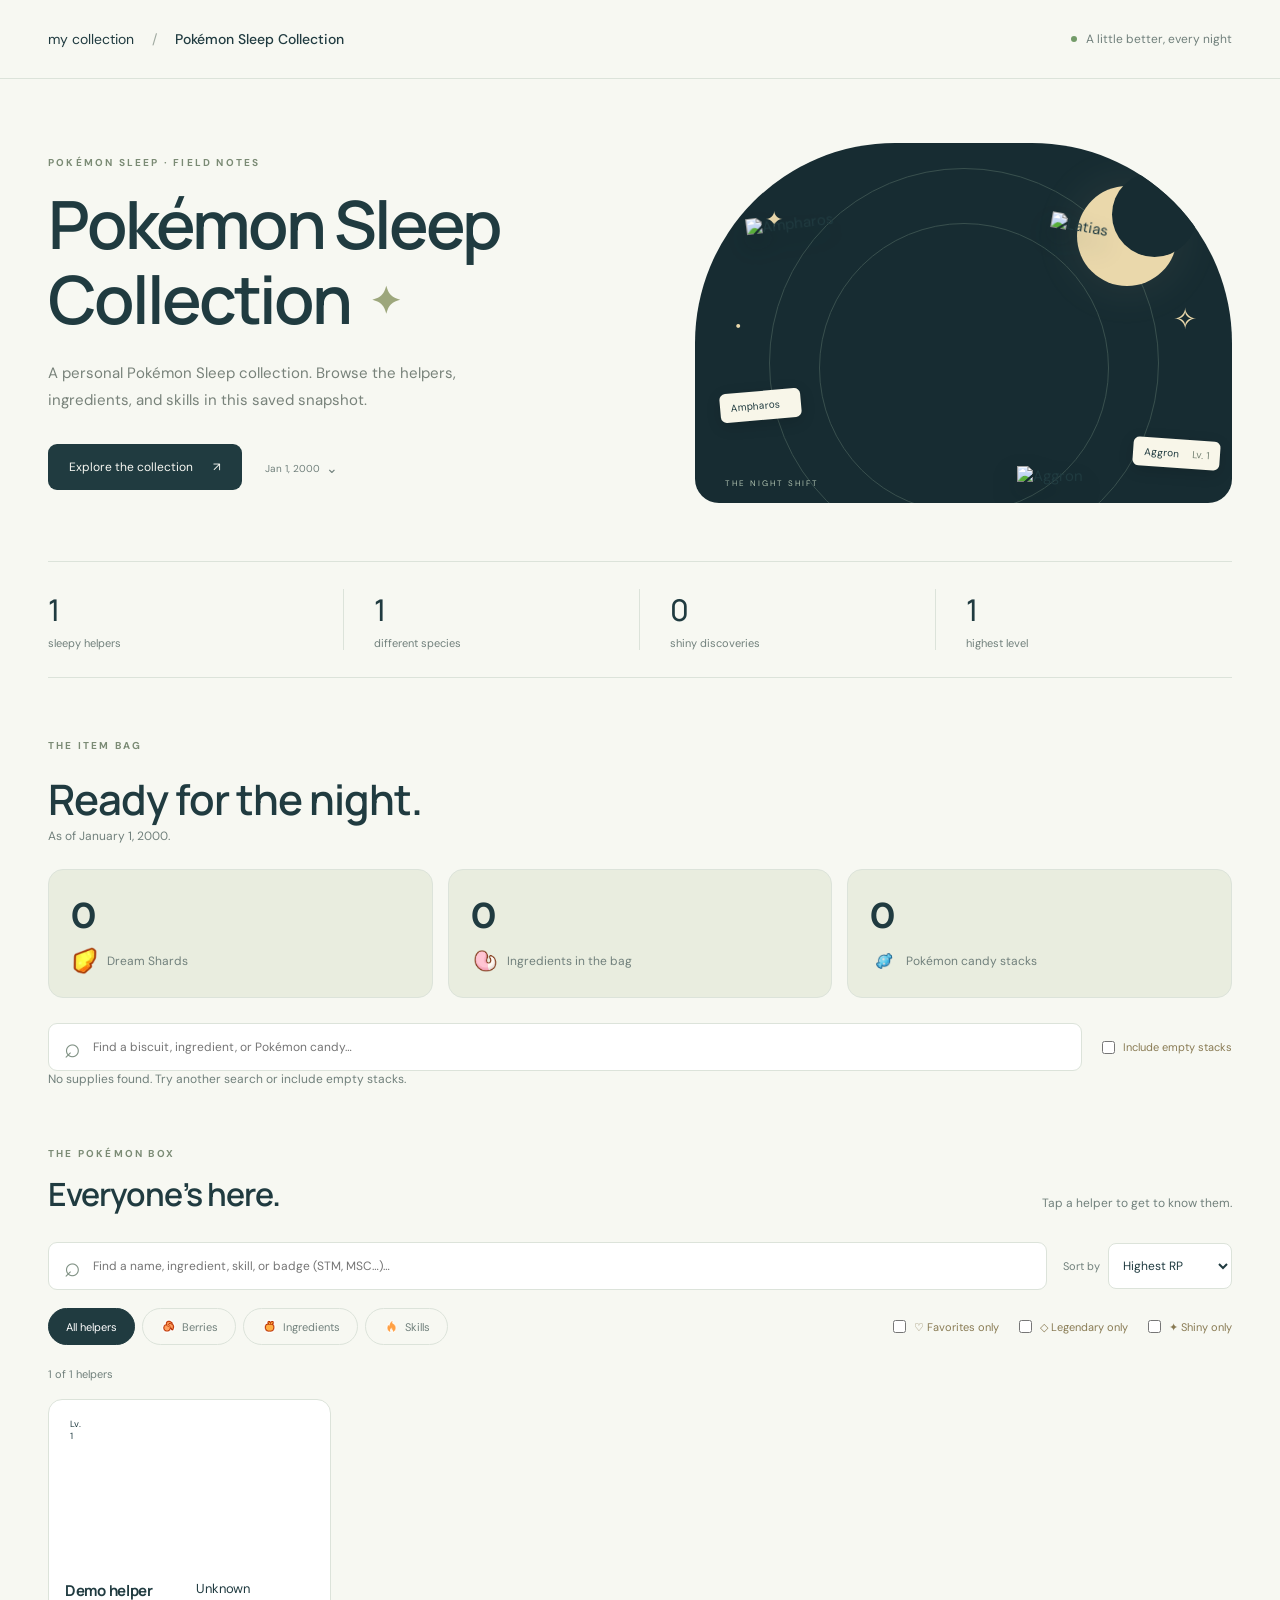
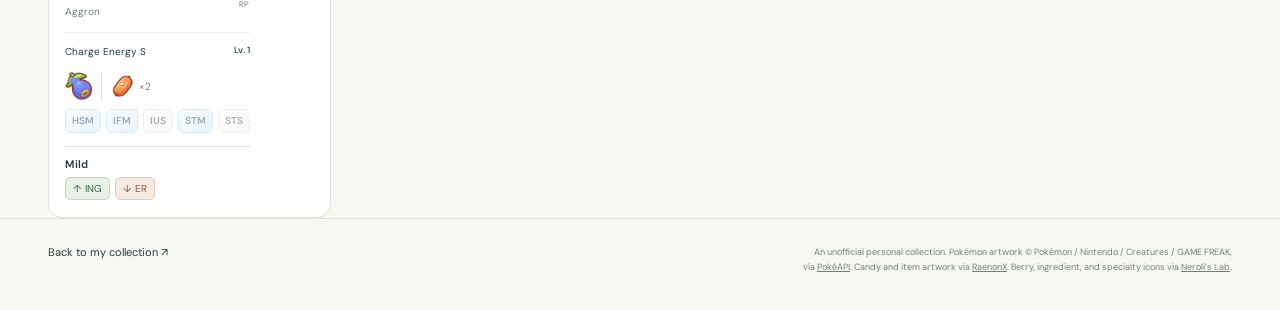
==== pokemon-sleep/index.html @ dd1e3960 "Create agent-guided Pokémon Sleep collection template" ====
<!doctype html>
<html lang="en">
    <head>
        <meta charset="utf-8" />
        <meta name="viewport" content="width=device-width, initial-scale=1" />
        <title>My Pokémon Sleep Collection</title>
        <meta
            name="description"
            content="Meet My Pokémon Sleep collection. Browse Pokémon, ingredients, skills, and the little details that make each helper unique."
        />
        <meta name="theme-color" content="#172c32" />
        <link rel="icon" href="/pokemon-sleep/moon.svg" type="image/svg+xml" />
        <link rel="stylesheet" href="/pokemon-sleep/styles.css" />
        <script defer src="/pokemon-sleep/asset-data.js"></script>
        <script defer src="/pokemon-sleep/app.js?v=special-1"></script>
        <script defer src="/pokemon-sleep/history.js?v=special-1"></script>
    </head>
    <body>
        <header class="nav">
            <a class="home" href="/"
                >my collection <span>/</span>
                <strong>Pokémon Sleep Collection</strong></a
            >
            <span class="nav-note"><span class="live-dot"></span> A little better, every night</span>
        </header>
        <main>
            <section class="hero">
                <div class="hero-copy">
                    <p class="eyebrow">POKÉMON SLEEP · FIELD NOTES</p>
                    <h1>
                        Pokémon Sleep<br />Collection<span class="spark"
                            >✦</span
                        >
                    </h1>
                    <p class="intro">
                        A personal Pokémon Sleep collection. Browse the helpers,
                        ingredients, and skills in this saved snapshot.
                    </p>
                    <div class="hero-footer">
                        <a href="#collection" class="button"
                            >Explore the collection <span>↗</span></a
                        >
                        <div class="snapshot-picker">
                            <label>
                                <span id="snapshot" class="snapshot">Loading collection…</span>
                                <span class="snapshot-chevron" aria-hidden="true">⌄</span>
                                <select id="history-select" aria-label="Roster snapshot" disabled><option>Loading snapshots…</option></select>
                            </label>
                            <p id="history-status" role="status" hidden></p>
                        </div>
                    </div>
                </div>
                <div
                    class="hero-art"
                    aria-label="Featured helpers: Ampharos, Latias, and Aggron"
                >
                    <div class="orbit orbit-one"></div>
                    <div class="orbit orbit-two"></div>
                    <span class="art-star s1">✦</span
                    ><span class="art-star s2">✧</span
                    ><span class="art-star s3">·</span>
                    <div class="moon"></div>
                    <img
                        class="hero-mon ampharos"
                        src="https://raw.githubusercontent.com/PokeAPI/sprites/master/sprites/pokemon/other/official-artwork/181.png"
                        alt="Ampharos"
                    /><img
                        class="hero-mon latias"
                        src="https://raw.githubusercontent.com/PokeAPI/sprites/master/sprites/pokemon/other/official-artwork/380.png"
                        alt="Latias"
                    /><img
                        class="hero-mon aggron"
                        src="https://raw.githubusercontent.com/PokeAPI/sprites/master/sprites/pokemon/other/official-artwork/306.png"
                        alt="Aggron"
                    /><span class="art-label label-one"
                        >Ampharos <span></span></span
                    ><span class="art-label label-two"
                        >Aggron <span></span></span
                    ><span class="art-caption">THE NIGHT SHIFT</span>
                </div>
            </section>
            <section class="stats" aria-label="Collection overview">
                <div>
                    <span id="total">—</span>
                    <p>sleepy helpers</p>
                </div>
                <div>
                    <span id="species">—</span>
                    <p>different species</p>
                </div>
                <div>
                    <span id="shinies">—</span>
                    <p>shiny discoveries</p>
                </div>
                <div>
                    <span id="highest">—</span>
                    <p>highest level</p>
                </div>
            </section>
            <section id="supplies" class="supplies">
                <p class="eyebrow">THE ITEM BAG</p>
                <h2>Ready for the night.</h2>
                <p id="inventory-date">Loading supplies…</p>
                <div id="inventory-overview" class="inventory-overview"></div>
                <div class="controls">
                    <label class="search"><span aria-hidden="true">⌕</span><input type="search" id="inventory-search" placeholder="Find a biscuit, ingredient, or Pokémon candy…" aria-label="Search supplies" /></label>
                    <label class="shiny-filter"><input type="checkbox" id="inventory-zero" /> Include empty stacks</label>
                </div>
                <p id="inventory-count" role="status" aria-live="polite" hidden></p>
                <div id="inventory-groups"></div>
            </section>
            <section id="collection" class="collection">
                <div class="section-heading">
                    <div>
                        <p class="eyebrow">THE POKÉMON BOX</p>
                        <h2>Everyone’s here.</h2>
                    </div>
                    <p>Tap a helper to get to know them.</p>
                </div>
                <div class="controls">
                    <label class="search"
                        ><span aria-hidden="true">⌕</span
                        ><input
                            type="search"
                            id="search"
                            placeholder="Find a name, ingredient, skill, or badge (STM, MSC…)…"
                            aria-label="Search Pokémon" /></label
                    ><label class="sort"
                        >Sort by
                        <select id="sort">
                            <option value="rp">Highest RP</option>
                            <option value="level">Highest level</option>
                            <option value="name">Species A–Z</option>
                            <option value="nickname">Nickname A–Z</option>
                        </select></label
                    >
                </div>
                <div class="filter-row">
                    <div class="filters" role="group" aria-label="Specialty">
                        <button
                            class="filter active"
                            data-specialty=""
                            aria-pressed="true"
                        >
                            All helpers</button
                        ><button
                            class="filter"
                            data-specialty="Berries"
                            aria-pressed="false"
                        >
                            Berries</button
                        ><button
                            class="filter"
                            data-specialty="Ingredients"
                            aria-pressed="false"
                        >
                            Ingredients</button
                        ><button
                            class="filter"
                            data-specialty="Skills"
                            aria-pressed="false"
                        >
                            Skills
                        </button>
                    </div>
                    <div class="collection-toggles">
                    <label class="shiny-filter"
                        ><input type="checkbox" id="favorite" />
                        <span>♡ Favorites only</span></label>
                    <label class="shiny-filter" title="Legendary Pokémon; Mythical Pokémon are a separate category"
                        ><input type="checkbox" id="legendary" />
                        <span>◇ Legendary only</span></label>
                    <label class="shiny-filter"
                        ><input type="checkbox" id="shiny" />
                        <span>✦ Shiny only</span></label
                    >
                    </div>
                </div>
                <p
                    id="result-count"
                    class="result-count"
                    role="status"
                    aria-live="polite"
                >
                    Opening the box…
                </p>
                <div id="grid" class="grid"></div>
                <p id="empty" class="empty" hidden>
                    No helpers found. Try another search or filter.
                </p>
            </section>
        </main>
        <footer>
            <a href="/">Back to my collection ↗</a>
            <p>
                An unofficial personal collection. Pokémon artwork © Pokémon /
                Nintendo / Creatures / GAME FREAK, via
                <a href="https://github.com/PokeAPI/sprites">PokéAPI</a>.
                Candy and item artwork via
                <a href="https://pks.raenonx.cc/en/item/overview">RaenonX</a>.
                Berry, ingredient, and specialty icons via
                <a href="https://github.com/nerolis-lab/nerolis-lab">Neroli’s Lab</a>.
            </p>
        </footer>
        <dialog id="detail">
            <button
                id="close-detail"
                class="close"
                aria-label="Close Pokémon details"
            >
                ×
            </button>
            <div id="detail-content"></div>
        </dialog>
    </body>
</html>
---- pokemon-sleep/styles.css ----
@import url("https://fonts.googleapis.com/css2?family=DM+Sans:wght@400;500;600;700&family=Manrope:wght@400;500;600;700;800&display=swap");
:root {
    --ink: #203b40;
    --muted: #71807c;
    --paper: #f7f8f2;
    --line: #dce3da;
    --green: #d9edcb;
    --peach: #f5e2ce;
    --lavender: #e8e3f3;
    --dark: #172c32;
    --gold: #ead8ab;
}
* {
    box-sizing: border-box;
}
html {
    scroll-behavior: smooth;
    scroll-padding-top: 25px;
}
body {
    margin: 0;
    background: var(--paper);
    color: var(--ink);
    font-family: "DM Sans", sans-serif;
    font-size: 15px;
}
button,
input,
select {
    font: inherit;
}
a {
    color: inherit;
}
button,
a,
input,
select {
    -webkit-tap-highlight-color: transparent;
}
button:focus-visible,
a:focus-visible,
input:focus-visible,
select:focus-visible {
    outline: 3px solid #6b8a72;
    outline-offset: 4px;
}
button {
    cursor: pointer;
}
.nav {
    max-width: 1320px;
    margin: auto;
    padding: 30px 48px;
    display: flex;
    align-items: center;
    justify-content: space-between;
    border-bottom: 1px solid var(--line);
}
.home {
    text-decoration: none;
    font-size: 14px;
}
.home span {
    color: #a0aaa1;
    padding: 0 14px;
}
.home strong {
    font-weight: 500;
}
.nav-note {
    font-size: 12px;
    color: var(--muted);
    display: flex;
    align-items: center;
    gap: 9px;
}
.live-dot {
    height: 6px;
    width: 6px;
    background: #739b69;
    border-radius: 50%;
}
main {
    max-width: 1320px;
    margin: auto;
    padding: 0 48px;
}
.hero {
    display: grid;
    grid-template-columns: 1.15fr 1fr;
    align-items: center;
    gap: 30px;
    padding: 64px 0 58px;
}
.eyebrow {
    font-size: 10px;
    letter-spacing: 2.2px;
    font-weight: 700;
    color: #7b8b75;
    margin: 0 0 18px;
}
h1,
h2,
h3,
p {
    margin-top: 0;
}
h1,
h2,
h3 {
    font-family: Manrope, sans-serif;
}
h1 {
    font-size: clamp(40px, 5.2vw, 67px);
    letter-spacing: -3px;
    line-height: 1.12;
    font-weight: 600;
    margin-bottom: 24px;
    position: relative;
}
.spark {
    font-size: 37px;
    position: absolute;
    color: #9da77c;
    margin-left: 20px;
    bottom: 15px;
}
.intro {
    font-size: 15px;
    line-height: 1.8;
    max-width: 410px;
    color: #78827a;
    margin-bottom: 30px;
}
.hero-footer {
    display: flex;
    align-items: center;
    gap: 23px;
}
.button {
    display: inline-flex;
    gap: 20px;
    align-items: center;
    background: var(--ink);
    color: var(--paper);
    padding: 15px 21px;
    border-radius: 9px;
    text-decoration: none;
    font-size: 12px;
}
.button:hover {
    background: #355b57;
}
.snapshot {
    font-size: 10px;
    line-height: 1.7;
    max-width: 115px;
    color: var(--muted);
}
.hero-art {
    height: 360px;
    position: relative;
    background: var(--dark);
    border-radius: 200px 200px 24px 24px;
    overflow: hidden;
    isolation: isolate;
}
.orbit {
    position: absolute;
    border: 1px solid #39504e;
    border-radius: 50%;
    width: 390px;
    height: 390px;
    left: calc(50% - 195px);
    top: 25px;
}
.orbit-two {
    width: 290px;
    height: 290px;
    left: calc(50% - 145px);
    top: 80px;
}
.moon {
    position: absolute;
    width: 100px;
    height: 100px;
    right: 55px;
    top: 43px;
    background: var(--gold);
    border-radius: 50%;
    box-shadow: 0 0 50px #e4d5a618;
}
.moon:after {
    content: "";
    position: absolute;
    width: 85px;
    height: 85px;
    left: 35px;
    top: -14px;
    border-radius: 50%;
    background: var(--dark);
}
.hero-mon {
    position: absolute;
    filter: drop-shadow(0 12px 12px #07191960);
    object-fit: contain;
}
.ampharos {
    height: 250px;
    left: 65px;
    bottom: 40px;
    z-index: 2;
    transform: rotate(-7deg);
}
.latias {
    width: 160px;
    right: 22px;
    top: 82px;
    transform: rotate(10deg);
    z-index: 1;
}
.aggron {
    width: 170px;
    right: 45px;
    bottom: 17px;
    z-index: 3;
}
.art-star {
    position: absolute;
    color: var(--gold);
}
.s1 {
    left: 70px;
    top: 62px;
    font-size: 22px;
}
.s2 {
    right: 35px;
    bottom: 165px;
    font-size: 29px;
}
.s3 {
    left: 40px;
    top: 160px;
    font-size: 34px;
}
.art-label {
    position: absolute;
    background: #f8f6e9;
    border-radius: 6px;
    padding: 8px 11px;
    font-size: 10px;
    color: var(--ink);
    z-index: 4;
    box-shadow: 0 4px 15px #0002;
    transform: rotate(-5deg);
}
.art-label span {
    color: #758273;
    margin-left: 10px;
}
.label-one {
    left: 25px;
    bottom: 83px;
}
.label-two {
    right: 12px;
    bottom: 35px;
    transform: rotate(4deg);
}
.art-caption {
    position: absolute;
    bottom: 15px;
    left: 30px;
    font-size: 8px;
    letter-spacing: 2px;
    color: #aec1af;
}
.stats {
    display: grid;
    grid-template-columns: repeat(4, 1fr);
    border-top: 1px solid var(--line);
    border-bottom: 1px solid var(--line);
    padding: 27px 0;
    margin-bottom: 61px;
}
.stats div {
    padding-left: 30px;
    border-right: 1px solid var(--line);
}
.stats div:first-child {
    padding-left: 0;
}
.stats div:last-child {
    border: 0;
}
.stats span {
    font:
        500 30px Manrope,
        sans-serif;
    letter-spacing: -1px;
}
.stats p {
    margin: 6px 0 0;
    font-size: 11px;
    color: var(--muted);
}
.section-heading {
    display: flex;
    align-items: end;
    justify-content: space-between;
    margin-bottom: 26px;
}
.section-heading .eyebrow {
    margin-bottom: 12px;
}
h2 {
    font-size: 32px;
    letter-spacing: -1px;
    font-weight: 600;
    margin: 0;
}
.section-heading > p {
    font-size: 12px;
    color: var(--muted);
    margin-bottom: 5px;
}
.controls {
    display: flex;
    gap: 16px;
    align-items: center;
}
.search {
    display: flex;
    align-items: center;
    gap: 12px;
    flex: 1;
    border: 1px solid var(--line);
    border-radius: 9px;
    background: #fff;
    padding: 0 15px;
}
.search span {
    font-size: 28px;
    color: #819285;
}
.search input {
    width: 100%;
    border: 0;
    outline: 0;
    background: transparent;
    padding: 15px 0;
    font-size: 12px;
    color: var(--ink);
}
.sort {
    display: flex;
    align-items: center;
    gap: 8px;
    font-size: 11px;
    color: var(--muted);
    white-space: nowrap;
}
.sort select {
    padding: 13px 10px;
    border-radius: 8px;
    border: 1px solid var(--line);
    color: var(--ink);
    background: #fff;
    font-size: 12px;
}
.filter-row {
    display: flex;
    justify-content: space-between;
    align-items: center;
    margin: 18px 0 22px;
}
.filters {
    display: flex;
    gap: 7px;
}
.filter {
    border: 1px solid var(--line);
    border-radius: 30px;
    background: transparent;
    padding: 9px 17px;
    font-size: 11px;
    color: var(--muted);
    transition: background 0.2s;
}
.filter.active {
    background: var(--ink);
    border-color: var(--ink);
    color: white;
}
.filter:hover:not(.active) {
    background: #e5ebdd;
}
.shiny-filter {
    display: flex;
    gap: 5px;
    align-items: center;
    font-size: 11px;
    color: #897b54;
}
.shiny-filter input {
    accent-color: var(--ink);
}
.result-count {
    font-size: 11px;
    color: var(--muted);
    margin-bottom: 18px;
}
.grid {
    display: grid;
    grid-template-columns: repeat(4, minmax(0, 1fr));
    gap: 17px;
}
.card {
    background: #fff;
    border: 1px solid var(--line);
    border-radius: 14px;
    padding: 0;
    overflow: hidden;
    color: var(--ink);
    text-align: left;
    transition:
        transform 0.2s,
        box-shadow 0.2s;
    position: relative;
    display: flex;
    flex-direction: column;
}
.card:hover {
    transform: translateY(-5px);
    box-shadow: 0 10px 20px #293e3310;
}
.card-art {
    height: 163px;
    position: relative;
    display: flex;
    align-items: center;
    justify-content: center;
    background: #e9eddf;
}
.card[data-specialty="Skills"] .card-art {
    background: var(--lavender);
}
.card[data-specialty="Ingredients"] .card-art {
    background: var(--peach);
}
.card[data-specialty="Berries"] .card-art {
    background: var(--green);
}
.card-art:before {
    content: "";
    height: 118px;
    width: 118px;
    border-radius: 50%;
    background: #ffffff60;
    position: absolute;
}
.card-art img {
    width: 145px;
    height: 145px;
    object-fit: contain;
    position: relative;
    filter: drop-shadow(0 8px 4px #65735818);
    transition: transform 0.2s;
}
.card:hover .card-art img {
    transform: scale(1.06);
}
.level-pill,
.shine-pill {
    position: absolute;
    top: 13px;
    background: #ffffffab;
    border-radius: 20px;
    font-size: 9px;
    padding: 5px 9px;
    z-index: 1;
}
.level-pill {
    left: 12px;
}
.shine-pill {
    right: 12px;
    color: #877541;
}
.favorite-star {
    color: #b88722;
    font-size: 20px;
    line-height: 1;
}
.card-art .favorite-star {
    position: absolute;
    right: 12px;
    bottom: 12px;
    z-index: 1;
    background: #ffffffab;
    border-radius: 50%;
    padding: 5px;
}
.detail-header h2 .favorite-star {
    display: inline-block;
    margin-left: 10px;
    vertical-align: middle;
}
.card-info {
    padding: 17px 16px;
    flex: 1;
}
.card-heading {
    display: flex;
    justify-content: space-between;
    align-items: start;
    gap: 8px;
}
.card h3 {
    font-size: 15px;
    letter-spacing: -0.3px;
    margin-bottom: 4px;
    font-weight: 700;
    overflow-wrap: anywhere;
}
.card .species-name {
    font-size: 10px;
    color: var(--muted);
    margin-bottom: 14px;
    min-height: 13px;
}
.rp {
    font-size: 13px;
    white-space: nowrap;
    text-align: right;
    letter-spacing: -0.2px;
}
.rp small {
    display: block;
    color: var(--muted);
    font-size: 8px;
    margin-top: 2px;
    letter-spacing: 0.6px;
}
.card-skill {
    border-top: 1px solid #edf0e8;
    padding-top: 11px;
    font-size: 10px;
    display: flex;
    justify-content: space-between;
    gap: 8px;
    line-height: 1.5;
}
.card-skill span {
    min-width: 0;
    overflow: hidden;
    text-overflow: ellipsis;
    white-space: nowrap;
}
.card-skill strong {
    flex-shrink: 0;
    font-size: 9px;
    white-space: nowrap;
    font-weight: 500;
}
.card-bottom {
    display: flex;
    justify-content: space-between;
    align-items: center;
    margin-top: 11px;
    font-size: 9px;
    color: var(--muted);
}
.specialty-dot {
    display: inline-block;
    width: 5px;
    height: 5px;
    background: #b9a9d4;
    border-radius: 50%;
    margin-right: 5px;
}
.card[data-specialty="Ingredients"] .specialty-dot {
    background: #d4a071;
}
.card[data-specialty="Berries"] .specialty-dot {
    background: #8caf75;
}
.empty {
    text-align: center;
    padding: 50px 10px;
    color: var(--muted);
}
.field-note {
    display: flex;
    gap: 20px;
    padding: 30px;
    background: #ecefe4;
    border-radius: 14px;
    margin: 48px 0;
}
.note-icon {
    font-size: 35px;
    color: #829478;
}
.field-note h3 {
    font-size: 15px;
    margin: 0 0 9px;
}
.field-note p {
    color: #758173;
    font-size: 12px;
    line-height: 1.8;
    max-width: 750px;
    margin: 0 0 12px;
}
.field-note a {
    font-size: 11px;
    text-underline-offset: 4px;
}
footer {
    max-width: 1320px;
    margin: auto;
    border-top: 1px solid var(--line);
    padding: 26px 48px 34px;
    display: flex;
    justify-content: space-between;
    gap: 25px;
}
footer > a {
    font-size: 11px;
    white-space: nowrap;
    text-decoration: none;
}
footer p {
    font-size: 9px;
    color: var(--muted);
    line-height: 1.7;
    max-width: 430px;
    text-align: right;
    margin: 0;
}
dialog {
    border: 0;
    padding: 0;
    border-radius: 22px;
    width: min(740px, calc(100% - 30px));
    max-height: 90vh;
    background: var(--paper);
    color: var(--ink);
    box-shadow: 0 30px 100px #0004;
}
dialog::backdrop {
    background: #14252acf;
    backdrop-filter: blur(5px);
}
.close {
    position: absolute;
    right: 17px;
    top: 17px;
    border: 0;
    border-radius: 50%;
    width: 35px;
    height: 35px;
    background: #ffffffb0;
    color: var(--ink);
    font-size: 24px;
    z-index: 3;
}
.detail-header {
    display: flex;
    align-items: center;
    gap: 25px;
    background: #e6e9dd;
    padding: 30px 35px;
}
.detail-header img {
    width: 155px;
    height: 155px;
    object-fit: contain;
    filter: drop-shadow(0 10px 10px #31433320);
}
.detail-header .eyebrow {
    margin-bottom: 8px;
}
.detail-header h2 {
    font-size: 30px;
    overflow-wrap: anywhere;
}
.detail-header p {
    margin: 8px 0 0;
    color: var(--muted);
    font-size: 12px;
}
.detail-body {
    padding: 28px 35px;
}
.detail-meta {
    display: flex;
    gap: 8px;
    flex-wrap: wrap;
    margin-bottom: 24px;
}
.tag {
    border-radius: 6px;
    background: #e8ecdf;
    font-size: 11px;
    padding: 7px 11px;
}
.detail-section {
    margin-bottom: 26px;
}
.detail-section h3 {
    font-size: 10px;
    letter-spacing: 1.3px;
    text-transform: uppercase;
    color: #7a8b75;
    margin-bottom: 13px;
}
.xp-label {
    display: flex;
    justify-content: space-between;
    font-size: 12px;
    gap: 10px;
}
progress {
    width: 100%;
    height: 9px;
    appearance: none;
    border: 0;
    border-radius: 10px;
    overflow: hidden;
    margin: 10px 0 8px;
    background: #e0e7d8;
}
progress::-webkit-progress-bar {
    background: #e0e7d8;
}
progress::-webkit-progress-value {
    background: #819e70;
    border-radius: 10px;
}
progress::-moz-progress-bar {
    background: #819e70;
}
.xp-caption {
    font-size: 10px;
    color: var(--muted);
    margin: 0;
}
.skill-box {
    border: 1px solid #d8dfce;
    border-radius: 10px;
    background: #edf1e4;
    padding: 16px;
    display: flex;
    justify-content: space-between;
    font-size: 14px;
    gap: 15px;
}
.detail-columns {
    display: grid;
    grid-template-columns: 1fr 1fr;
    gap: 23px;
}
.slot {
    display: flex;
    justify-content: space-between;
    align-items: center;
    gap: 10px;
    border: 1px solid var(--line);
    border-radius: 8px;
    background: #fff;
    padding: 11px 12px;
    margin-bottom: 7px;
    font-size: 11px;
}
.slot.locked {
    background: #f0f1ec;
    color: #7d897d;
}
.slot small {
    font-size: 9px;
    white-space: nowrap;
    color: var(--muted);
}
.slot em {
    font-style: normal;
    font-weight: 700;
    margin-left: 5px;
}
.nature-name {
    font-size: 17px;
    font-weight: 600;
    margin-bottom: 10px;
}
.effect {
    font-size: 11px;
    margin: 6px 0;
    color: var(--muted);
}
.effect span {
    font-weight: 700;
    margin-right: 7px;
}
.up {
    color: #819b67;
}
.down {
    color: #9b859d;
}
.review {
    padding-top: 16px;
    font-size: 10px;
    line-height: 1.8;
    color: var(--muted);
}
.review summary {
    cursor: pointer;
    font-size: 11px;
}
.review ul {
    padding-left: 17px;
}
.loading-error {
    padding: 30px;
    background: #f5e2ce;
    border-radius: 10px;
}
@media (min-width: 1450px) {
    .hero-art {
        height: 390px;
    }
    .ampharos {
        height: 280px;
        left: 70px;
    }
    .aggron {
        width: 190px;
    }
    .latias {
        width: 180px;
    }
}
@media (max-width: 1000px) {
    main {
        padding: 0 30px;
    }
    .nav {
        padding: 24px 30px;
    }
    .grid {
        grid-template-columns: repeat(3, minmax(0, 1fr));
    }
    .hero {
        gap: 20px;
    }
    h1 {
        font-size: 48px;
    }
    .hero-art {
        height: 330px;
    }
    .ampharos {
        height: 220px;
        left: 20px;
    }
    .aggron {
        width: 145px;
        right: 15px;
    }
    .latias {
        width: 140px;
        right: 0;
    }
    .spark {
        font-size: 26px;
        margin-left: 10px;
    }
    .hero-footer {
        gap: 14px;
    }
    .moon {
        right: 40px;
    }
}
@media (max-width: 720px) {
    .nav-note {
        display: none;
    }
    .nav {
        padding: 22px;
    }
    .home {
        font-size: 12px;
    }
    .home span {
        padding: 0 9px;
    }
    main {
        padding: 0 22px;
    }
    .hero {
        grid-template-columns: 1fr;
        padding: 38px 0 30px;
        gap: 30px;
    }
    h1 {
        font-size: 49px;
        letter-spacing: -2.4px;
    }
    .hero-art {
        height: 300px;
        border-radius: 150px 150px 18px 18px;
        max-width: 480px;
        width: 100%;
        margin: auto;
    }
    .ampharos {
        height: 230px;
        left: 55px;
        bottom: 20px;
    }
    .aggron {
        width: 155px;
        right: 45px;
    }
    .latias {
        width: 150px;
        right: 25px;
        top: 60px;
    }
    .intro {
        font-size: 14px;
        margin-bottom: 23px;
        max-width: 440px;
    }
    .hero-footer {
        gap: 20px;
    }
    .snapshot {
        max-width: none;
    }
    .stats {
        margin-bottom: 38px;
        padding: 22px 0;
    }
    .stats div {
        padding-left: 15px;
    }
    .stats span {
        font-size: 24px;
    }
    .stats p {
        font-size: 9px;
    }
    .section-heading {
        align-items: start;
        gap: 10px;
    }
    .section-heading > p {
        font-size: 10px;
        max-width: 105px;
        line-height: 1.6;
    }
    h2 {
        font-size: 27px;
    }
    .controls {
        flex-wrap: wrap;
        gap: 13px;
    }
    .search {
        flex-basis: 100%;
    }
    .sort {
        margin-left: auto;
    }
    .filter-row {
        align-items: start;
        gap: 10px;
    }
    .filters {
        flex-wrap: wrap;
        gap: 5px;
    }
    .filter {
        padding: 8px 11px;
        font-size: 10px;
    }
    .shiny-filter {
        white-space: nowrap;
        padding-top: 8px;
        font-size: 10px;
    }
    .grid {
        grid-template-columns: repeat(2, minmax(0, 1fr));
        gap: 12px;
    }
    .card-art {
        height: 145px;
    }
    .card-art img {
        width: 130px;
        height: 130px;
    }
    .card-info {
        padding: 13px 12px;
    }
    .card h3 {
        font-size: 13px;
    }
    .rp {
        font-size: 11px;
    }
    .card-skill {
        font-size: 9px;
        gap: 2px;
    }
    .card .species-name {
        font-size: 9px;
        margin-bottom: 12px;
    }
    .field-note {
        padding: 23px 19px;
        gap: 13px;
        margin: 32px 0;
    }
    .field-note p {
        font-size: 11px;
    }
    footer {
        padding: 23px 22px;
        display: block;
    }
    footer p {
        text-align: left;
        margin-top: 15px;
    }
    .detail-header {
        padding: 30px 22px 22px;
        gap: 12px;
    }
    .detail-header img {
        width: 110px;
        height: 110px;
    }
    .detail-header h2 {
        font-size: 24px;
    }
    .detail-body {
        padding: 25px 22px;
    }
    .detail-columns {
        grid-template-columns: 1fr;
        gap: 0;
    }
    .detail-header .eyebrow {
        font-size: 8px;
    }
    .detail-header p {
        font-size: 10px;
    }
    .spark {
        bottom: 14px;
    }
    .label-one {
        left: 25px;
        bottom: 55px;
    }
}
@media (prefers-reduced-motion: reduce) {
    html {
        scroll-behavior: auto;
    }
    *,
    *:before,
    *:after {
        transition: none !important;
    }
}

/* Game items stay local; rarity is independent of a skill's unlock status. */
.asset-icon {
    width: 28px;
    height: 28px;
    object-fit: contain;
    flex-shrink: 0;
}
.tag {
    display: inline-flex;
    align-items: center;
    gap: 6px;
}
.specialty-badge[data-specialty="Ingredients"] { background: #f3e5d5; }
.specialty-badge[data-specialty="Skills"] { background: #e6e8f5; }
.shiny-badge { background: #fff0ba; color: #796020; }
.card-resources {
    display: flex;
    align-items: center;
    gap: 7px;
    margin: 13px 0 9px;
}
.card-resources > span {
    display: inline-flex;
    align-items: center;
    gap: 2px;
}
.card-resources small { font-size: 10px; color: var(--muted); }
.resource-berry { border-right: 1px solid var(--line); padding-right: 8px; }
.resource-item.locked { opacity: .55; }
.card-subskills {
    display: flex;
    flex-wrap: nowrap;
    overflow-x: auto;
    scrollbar-width: none;
    gap: 5px;
    margin-bottom: 13px;
}
.card-subskills::-webkit-scrollbar { display: none; }
.card-subskills .subskill-badge { flex-shrink: 0; white-space: nowrap; }
.subskill-badge {
    border: 1px solid;
    border-radius: 5px;
    padding: 3px 6px;
    font-size: 9px;
    text-transform: none;
}
.rarity-gold, .slot.locked.rarity-gold {
    background: linear-gradient(135deg, #fff7cf, #f7e5a0);
    border-color: #dec274;
    color: #70501e;
}
.rarity-silver, .slot.locked.rarity-silver {
    background: linear-gradient(135deg, #effaff, #d2e9f8);
    border-color: #a5c8df;
    color: #355570;
}
.rarity-normal, .slot.locked.rarity-normal {
    background: linear-gradient(135deg, #fff, #f0f1ed);
    border-color: #d4d6d0;
    color: #5a6257;
}
.slot-name { display: flex; align-items: center; gap: 6px; min-width: 0; }
.slot-label { font-weight: 600; }
.slot[class*="rarity-"] .slot-name { align-items: flex-start; flex-direction: column; gap: 3px; }
.slot.locked .slot-label { opacity: .7; }
@media (max-width: 480px) {
    .card-resources { gap: 3px; }
    .card-resources .asset-icon { width: 23px; height: 23px; }
    .card-resources small { font-size: 8px; }
    .subskill-badge { font-size: 8px; padding: 3px 4px; }
    .slot-name { flex-wrap: wrap; }
}

.filter .asset-icon, .card-bottom .asset-icon { width: 17px; height: 17px; }
.filter { display: inline-flex; align-items: center; gap: 5px; }

.collection-toggles { display: flex; flex-wrap: wrap; gap: 10px 16px; }
.filter-row { flex-wrap: wrap; gap: 12px; }
@media (max-width: 480px) {
    .collection-toggles { width: 100%; }
    .collection-toggles .shiny-filter { padding-top: 0; }
}

.subskill-badge {
    font-weight: 700;
    text-align: left;
    line-height: 1.4;
    cursor: help;
}
.subskill-badge.locked { opacity: .5; border-style: dashed; }

.subskill-badge {
    font-weight: 600;
    font-size: 10px;
    padding: 4px 6px;
}
.card-nature { border-top: 1px solid var(--line); padding-top: 10px; }
.card-nature-name { display: block; font-size: 11px; font-weight: 600; margin-bottom: 6px; }
.nature-badges { display: flex; flex-wrap: wrap; gap: 5px; }
.nature-badge { font-size: 10px; padding: 4px 7px; border-radius: 5px; border: 1px solid; }
.nature-badge.up { color: #356548; background: #e8f1e5; border-color: #c2d8bc; }
.nature-badge.down { color: #875346; background: #f6e9e2; border-color: #e8c9ba; }
.nature-badge.neutral { color: var(--muted); background: #f0f1eb; border-color: var(--line); }
.capture-row { display: flex; justify-content: space-between; gap: 15px; font-size: 12px; padding: 9px 0; border-bottom: 1px solid var(--line); }
.capture-row span { color: var(--muted); }
.capture-row strong { text-align: right; font-weight: 600; }
.supplies { margin: 60px 0; scroll-margin-top: 30px; }
.nav { gap: 20px; }
.snapshot-picker label { position: relative; display: inline-flex; align-items: center; gap: 6px; color: var(--muted); border-radius: 4px; }
.snapshot-picker label:focus-within { outline: 2px solid var(--muted); outline-offset: 5px; }
.snapshot-picker label:hover { color: var(--ink); }
.snapshot-picker select { position: absolute; inset: 0; width: 100%; height: 100%; opacity: 0; cursor: pointer; font: inherit; }
.snapshot-chevron { font-size: 14px; }
#history-status { max-width: 280px; font-size: 11px; color: var(--muted); line-height: 1.6; margin: 8px 0 0; }
@media (max-width: 720px) {
    .nav { flex-wrap: wrap; gap: 14px; }
}
.supplies h2 { font-size: clamp(28px, 4vw, 42px); letter-spacing: -1px; }
#inventory-date, #inventory-count { color: var(--muted); font-size: 12px; }
.inventory-overview { display: grid; grid-template-columns: repeat(3, 1fr); gap: 15px; margin: 25px 0; }
.inventory-stat { background: #e9eddf; border: 1px solid var(--line); border-radius: 15px; padding: 22px; }
.inventory-stat strong { display: block; font-size: clamp(24px, 3vw, 36px); letter-spacing: -1px; }
.inventory-stat span { display: block; margin-top: 8px; font-size: 12px; color: var(--muted); }
.inventory-group { border-bottom: 1px solid var(--line); }
.inventory-group summary { cursor: pointer; padding: 20px 0; font-size: 16px; font-weight: 600; }
.inventory-list { display: grid; grid-template-columns: repeat(3, minmax(0, 1fr)); gap: 10px; padding-bottom: 20px; }
.inventory-item { display: flex; align-items: center; gap: 10px; background: #fff; border: 1px solid var(--line); border-radius: 10px; padding: 15px; }
.inventory-item-text { flex: 1; min-width: 0; }
.inventory-item strong { font-size: 12px; }
.inventory-item p { font-size: 11px; color: var(--muted); margin: 5px 0 0; }
.inventory-quantity { font-size: 18px; font-weight: 600; }
.section-hint { color: var(--muted); font-size: 11px; margin: 8px 0 0; }
.inventory-item .asset-icon { width: 38px; height: 38px; flex-shrink: 0; object-fit: contain; }
.inventory-stat .inventory-stat-label { display: flex; align-items: center; gap: 8px; }
@media (max-width: 700px) {
    .inventory-list { grid-template-columns: repeat(2, minmax(0, 1fr)); }
    .inventory-stat { padding: 15px; }
}
@media (max-width: 480px) {
    .inventory-overview { grid-template-columns: 1fr; gap: 8px; }
    .inventory-stat { display: flex; align-items: center; justify-content: space-between; }
    .inventory-stat span { margin-top: 0; }
    .inventory-list { grid-template-columns: 1fr; }
}
@media (max-width: 480px) {
    .card-subskills { gap: 3px; }
    .subskill-badge { font-size: 9px; padding: 4px 3px; }
    .nature-badge { font-size: 9px; }
}

.detail-share { border: 0; background: transparent; padding: 6px 0; color: var(--muted); font: inherit; font-size: 11px; text-decoration: underline; text-underline-offset: 3px; cursor: pointer; }
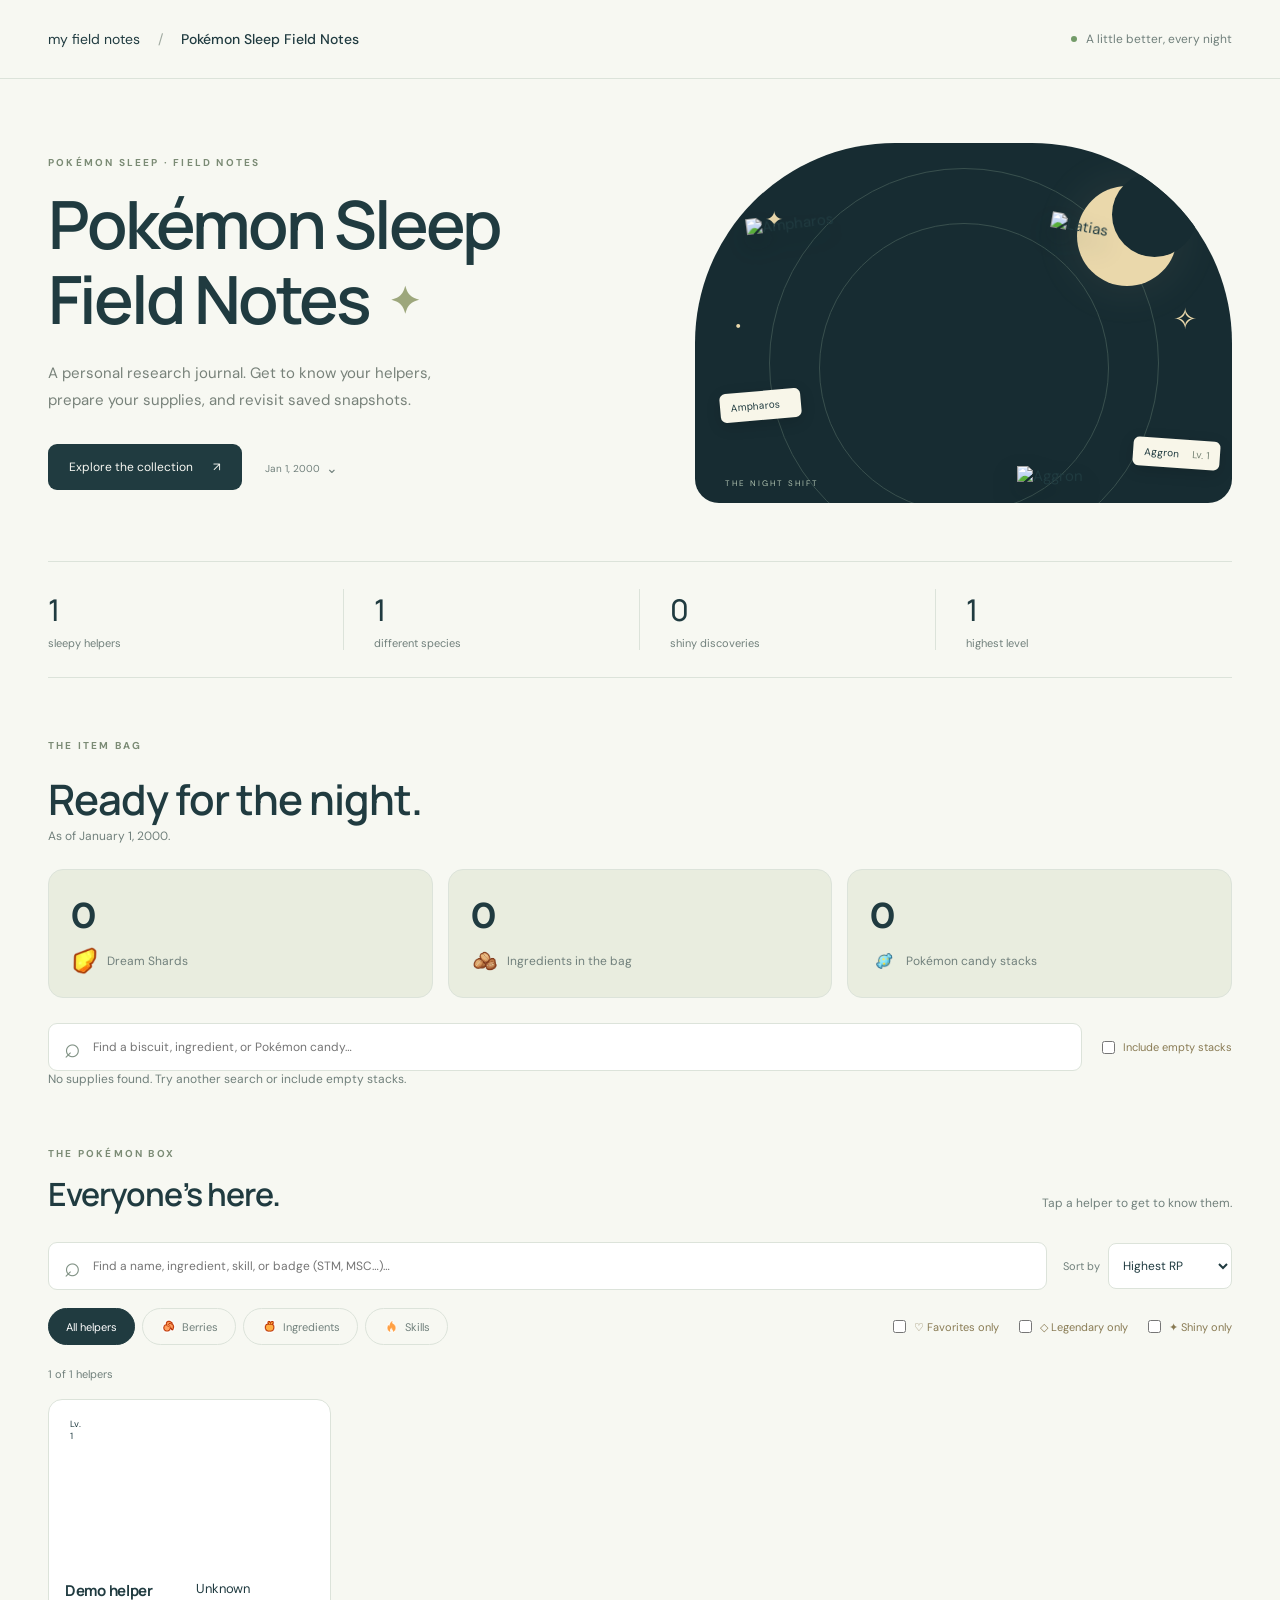
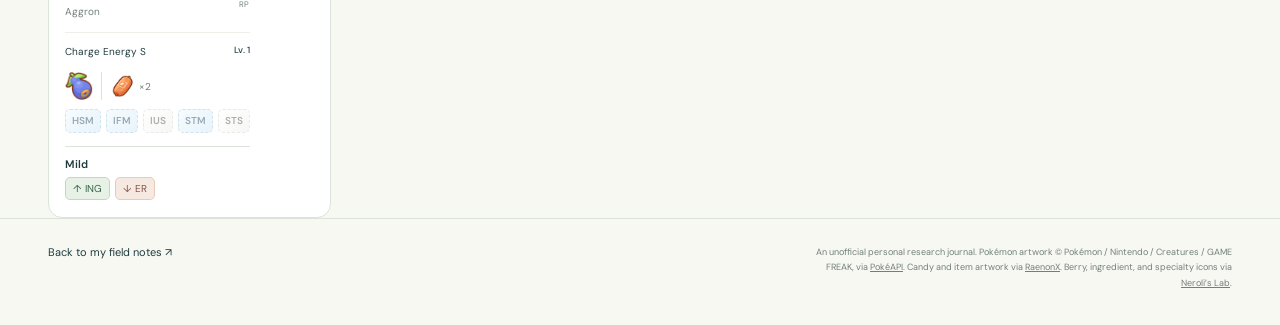
==== commit e3d4e7c4: "Rebrand public template as Pokémon Sleep Field Notes" ====
--- a/pokemon-sleep/index.html
+++ b/pokemon-sleep/index.html
@@ -3,10 +3,10 @@
     <head>
         <meta charset="utf-8" />
         <meta name="viewport" content="width=device-width, initial-scale=1" />
-        <title>My Pokémon Sleep Collection</title>
+        <title>My Pokémon Sleep Field Notes</title>
         <meta
             name="description"
-            content="Meet My Pokémon Sleep collection. Browse Pokémon, ingredients, skills, and the little details that make each helper unique."
+            content="Explore My Pokémon Sleep Field Notes. Browse Pokémon, ingredients, skills, and the little details that make each helper unique."
         />
         <meta name="theme-color" content="#172c32" />
         <link rel="icon" href="/pokemon-sleep/moon.svg" type="image/svg+xml" />
@@ -18,8 +18,8 @@
     <body>
         <header class="nav">
             <a class="home" href="/"
-                >my collection <span>/</span>
-                <strong>Pokémon Sleep Collection</strong></a
+                >my field notes <span>/</span>
+                <strong>Pokémon Sleep Field Notes</strong></a
             >
             <span class="nav-note"><span class="live-dot"></span> A little better, every night</span>
         </header>
@@ -28,13 +28,13 @@
                 <div class="hero-copy">
                     <p class="eyebrow">POKÉMON SLEEP · FIELD NOTES</p>
                     <h1>
-                        Pokémon Sleep<br />Collection<span class="spark"
+                        Pokémon Sleep<br />Field Notes<span class="spark"
                             >✦</span
                         >
                     </h1>
                     <p class="intro">
-                        A personal Pokémon Sleep collection. Browse the helpers,
-                        ingredients, and skills in this saved snapshot.
+                        A personal research journal. Get to know your helpers,
+                        prepare your supplies, and revisit saved snapshots.
                     </p>
                     <div class="hero-footer">
                         <a href="#collection" class="button"
@@ -42,7 +42,7 @@
                         >
                         <div class="snapshot-picker">
                             <label>
-                                <span id="snapshot" class="snapshot">Loading collection…</span>
+                                <span id="snapshot" class="snapshot">Loading field notes…</span>
                                 <span class="snapshot-chevron" aria-hidden="true">⌄</span>
                                 <select id="history-select" aria-label="Roster snapshot" disabled><option>Loading snapshots…</option></select>
                             </label>
@@ -191,9 +191,9 @@
             </section>
         </main>
         <footer>
-            <a href="/">Back to my collection ↗</a>
+            <a href="/">Back to my field notes ↗</a>
             <p>
-                An unofficial personal collection. Pokémon artwork © Pokémon /
+                An unofficial personal research journal. Pokémon artwork © Pokémon /
                 Nintendo / Creatures / GAME FREAK, via
                 <a href="https://github.com/PokeAPI/sprites">PokéAPI</a>.
                 Candy and item artwork via
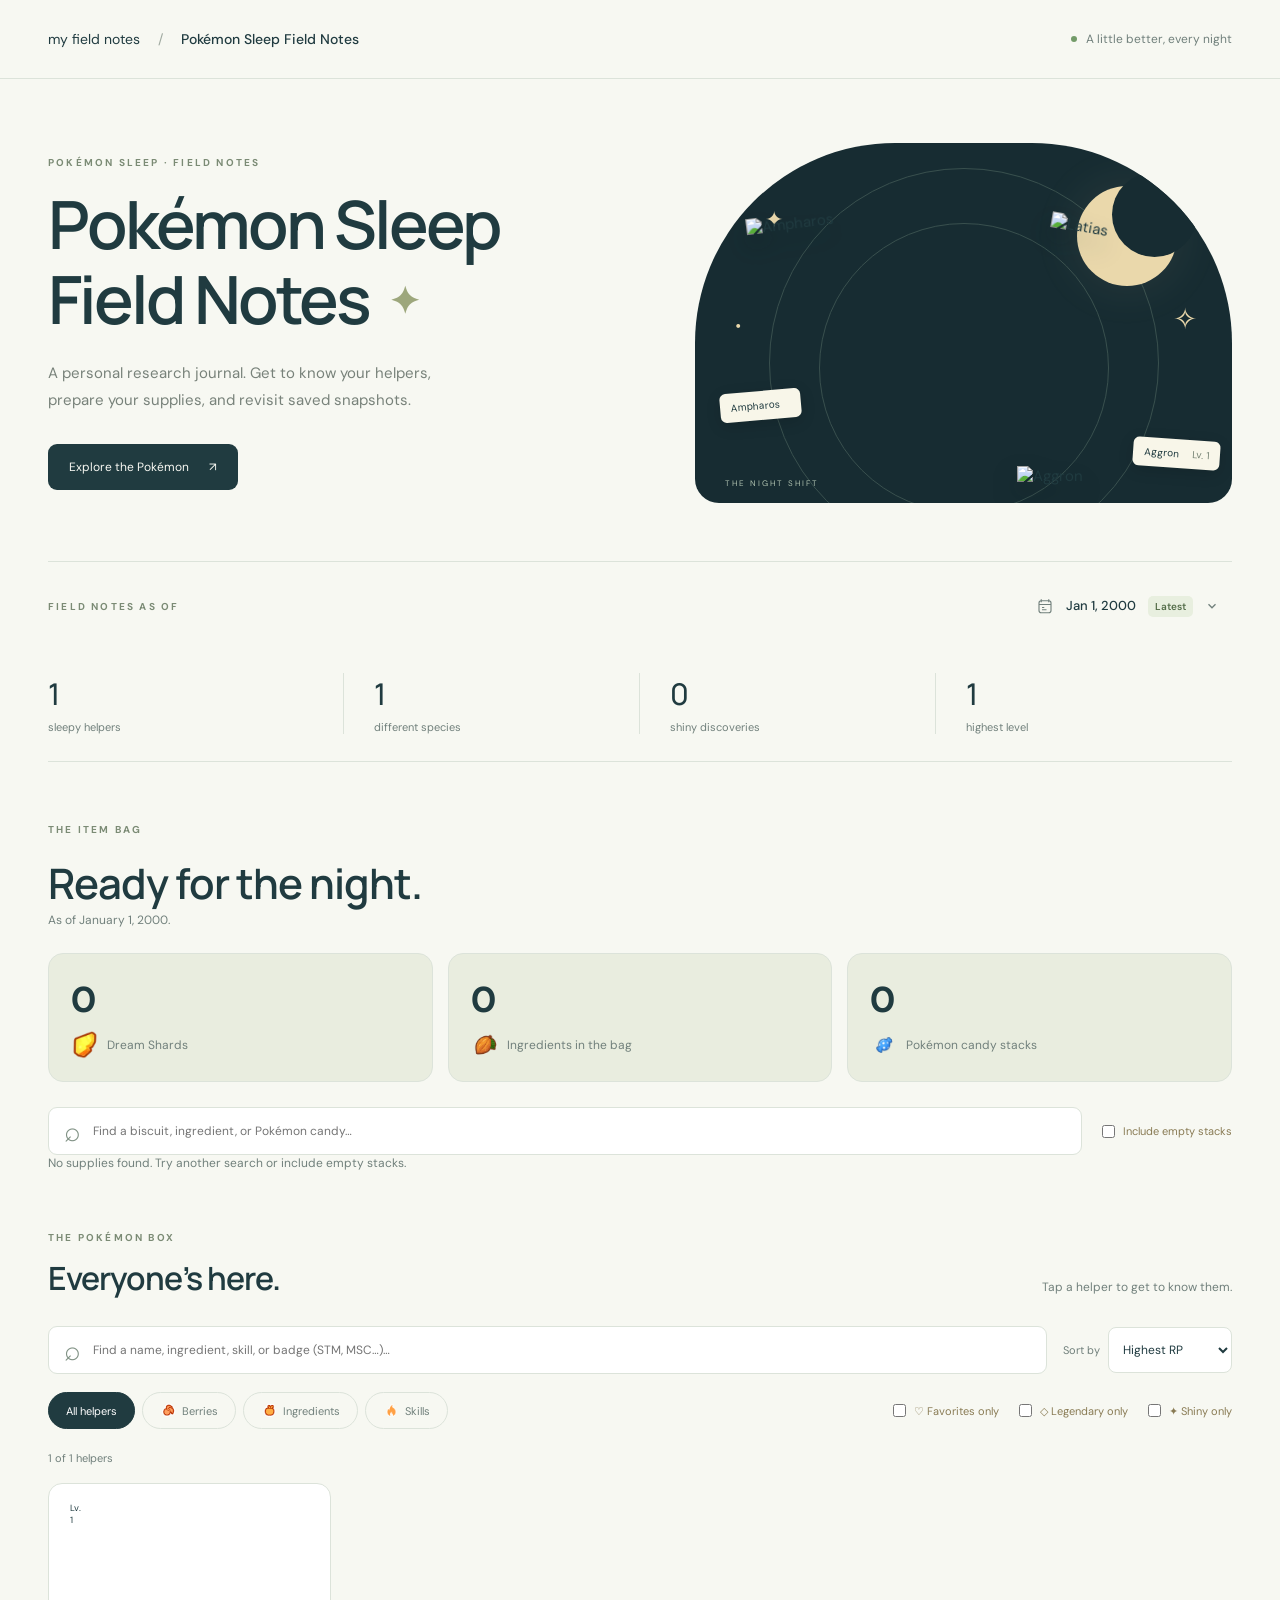
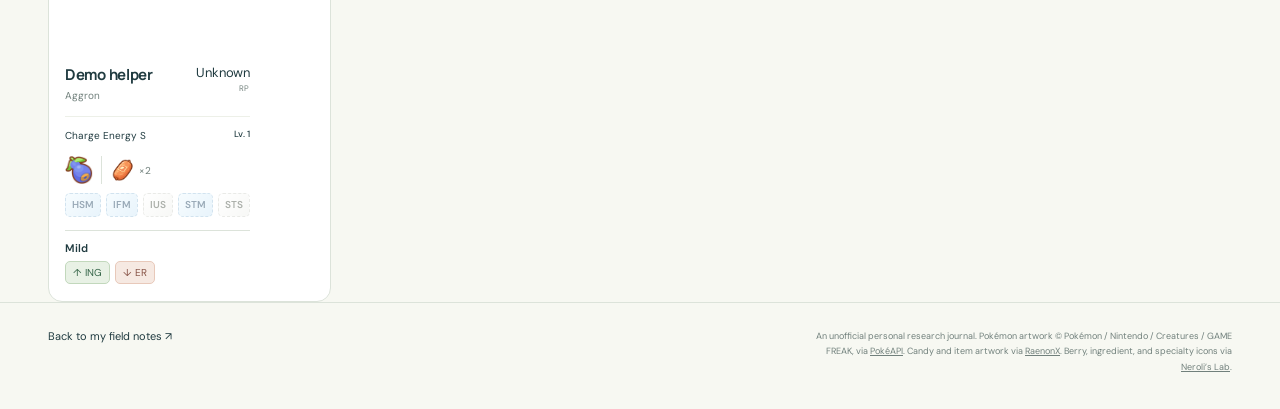
==== commit 3b5f0ba3: "Sync Field Notes journal picker and refresh README links" ====
--- a/pokemon-sleep/index.html
+++ b/pokemon-sleep/index.html
@@ -13,7 +13,7 @@
         <link rel="stylesheet" href="/pokemon-sleep/styles.css" />
         <script defer src="/pokemon-sleep/asset-data.js"></script>
         <script defer src="/pokemon-sleep/app.js?v=special-1"></script>
-        <script defer src="/pokemon-sleep/history.js?v=special-1"></script>
+        <script defer src="/pokemon-sleep/history.js?v=journal-1"></script>
     </head>
     <body>
         <header class="nav">
@@ -38,16 +38,8 @@
                     </p>
                     <div class="hero-footer">
                         <a href="#collection" class="button"
-                            >Explore the collection <span>↗</span></a
-                        >
-                        <div class="snapshot-picker">
-                            <label>
-                                <span id="snapshot" class="snapshot">Loading field notes…</span>
-                                <span class="snapshot-chevron" aria-hidden="true">⌄</span>
-                                <select id="history-select" aria-label="Roster snapshot" disabled><option>Loading snapshots…</option></select>
-                            </label>
-                            <p id="history-status" role="status" hidden></p>
-                        </div>
+                            >Explore the Pokémon <span>↗</span></a
+                        >
                     </div>
                 </div>
                 <div
@@ -79,6 +71,22 @@
                     ><span class="art-caption">THE NIGHT SHIFT</span>
                 </div>
             </section>
+            <div class="snapshot-toolbar" role="group" aria-label="Choose the Field Notes snapshot">
+                <p class="eyebrow">FIELD NOTES AS OF</p>
+                <div class="snapshot-picker">
+                    <button id="history-trigger" class="snapshot-trigger" type="button" aria-expanded="false" aria-controls="snapshot-menu" aria-label="Choose a saved Field Notes snapshot" disabled>
+                        <svg class="snapshot-icon" viewBox="0 0 24 24" fill="none" stroke="currentColor" stroke-width="1.5" aria-hidden="true"><path d="M7 3v4M17 3v4M4 10h16"/><rect x="4" y="5" width="16" height="16" rx="3"/><path d="M8 14h3M8 17h6"/></svg>
+                        <span id="snapshot" class="snapshot">Loading field notes…</span>
+                        <span id="snapshot-latest" class="snapshot-latest" hidden>Latest</span>
+                        <svg class="snapshot-chevron" viewBox="0 0 16 16" fill="none" stroke="currentColor" stroke-width="1.5" aria-hidden="true"><path d="m4 6 4 4 4-4"/></svg>
+                    </button>
+                    <div id="snapshot-menu" class="snapshot-menu" hidden>
+                        <div class="snapshot-menu-heading"><span>Saved field notes</span><span id="snapshot-count"></span></div>
+                        <div id="snapshot-entries" class="snapshot-entries"></div>
+                    </div>
+                    <p id="history-status" role="status" hidden></p>
+                </div>
+            </div>
             <section class="stats" aria-label="Collection overview">
                 <div>
                     <span id="total">—</span>
--- a/pokemon-sleep/styles.css
+++ b/pokemon-sleep/styles.css
@@ -1189,11 +1189,7 @@
 .capture-row strong { text-align: right; font-weight: 600; }
 .supplies { margin: 60px 0; scroll-margin-top: 30px; }
 .nav { gap: 20px; }
-.snapshot-picker label { position: relative; display: inline-flex; align-items: center; gap: 6px; color: var(--muted); border-radius: 4px; }
-.snapshot-picker label:focus-within { outline: 2px solid var(--muted); outline-offset: 5px; }
-.snapshot-picker label:hover { color: var(--ink); }
-.snapshot-picker select { position: absolute; inset: 0; width: 100%; height: 100%; opacity: 0; cursor: pointer; font: inherit; }
-.snapshot-chevron { font-size: 14px; }
+
 #history-status { max-width: 280px; font-size: 11px; color: var(--muted); line-height: 1.6; margin: 8px 0 0; }
 @media (max-width: 720px) {
     .nav { flex-wrap: wrap; gap: 14px; }
@@ -1232,3 +1228,36 @@
 }
 
 .detail-share { border: 0; background: transparent; padding: 6px 0; color: var(--muted); font: inherit; font-size: 11px; text-decoration: underline; text-underline-offset: 3px; cursor: pointer; }
+
+.snapshot-toolbar { display: flex; align-items: center; justify-content: space-between; gap: 16px; border-top: 1px solid var(--line); padding: 22px 0 18px; }
+.snapshot-toolbar > .eyebrow { margin: 0; }
+.snapshot-picker { position: relative; }
+.snapshot-trigger { display: inline-flex; align-items: center; gap: 12px; min-height: 44px; padding: 10px 12px; border: 1px solid transparent; border-radius: 10px; background: transparent; color: var(--ink); transition: background .15s, border-color .15s; }
+.snapshot-trigger:hover, .snapshot-trigger[aria-expanded="true"] { background: #edf2e8; border-color: var(--line); }
+.snapshot-trigger:focus-visible { outline: 2px solid #6b8a72; outline-offset: 2px; }
+.snapshot-trigger:disabled { cursor: default; opacity: .65; }
+.snapshot-icon { width: 18px; height: 18px; color: var(--muted); }
+.snapshot-trigger .snapshot { font-size: 13px; font-weight: 500; max-width: none; color: var(--ink); }
+.snapshot-latest { border-radius: 5px; background: #e8efdf; color: #536c48; font-size: 10px; font-weight: 600; padding: 4px 7px; }
+.snapshot-chevron { width: 14px; height: 14px; color: var(--muted); transition: transform .15s; }
+.snapshot-trigger[aria-expanded="true"] .snapshot-chevron { transform: rotate(180deg); }
+.snapshot-menu { position: absolute; z-index: 10; right: 0; top: calc(100% + 8px); width: 310px; max-width: calc(100vw - 44px); padding: 8px; background: #fcfdf8; border: 1px solid var(--line); border-radius: 12px; box-shadow: 0 12px 32px #203b4012, 0 2px 6px #203b4008; }
+.snapshot-menu-heading { display: flex; align-items: center; justify-content: space-between; padding: 10px 10px 14px; color: var(--muted); font-size: 10px; }
+.snapshot-menu-heading > :first-child { font-weight: 600; letter-spacing: 1px; text-transform: uppercase; }
+.snapshot-entries { max-height: 280px; overflow-y: auto; }
+.snapshot-entry { display: flex; align-items: center; gap: 12px; width: 100%; min-height: 54px; padding: 12px 10px; border: 0; border-radius: 7px; background: transparent; color: var(--ink); text-align: left; }
+.snapshot-entry:hover { background: #f0f3ec; }
+.snapshot-entry[aria-pressed="true"] { background: #eaf1e3; }
+.snapshot-entry:focus-visible { outline: 2px solid #6b8a72; outline-offset: -2px; }
+.snapshot-entry-date { flex: 1; font-size: 13px; }
+.snapshot-entry-check { width: 16px; color: #536c48; visibility: hidden; }
+.snapshot-entry[aria-pressed="true"] .snapshot-entry-check { visibility: visible; }
+.snapshot-toolbar #history-status { max-width: 310px; font-size: 12px; line-height: 1.6; color: var(--muted); margin: 10px 0 0; }
+.snapshot-toolbar + .stats { border-top: 0; }
+@media (max-width: 600px) {
+    .snapshot-toolbar { align-items: center; gap: 8px; }
+    .snapshot-toolbar > .eyebrow { font-size: 9px; letter-spacing: 1px; }
+    .snapshot-trigger { gap: 8px; padding: 10px 4px; }
+    .snapshot-trigger .snapshot { font-size: 12px; }
+    .snapshot-icon { display: none; }
+}
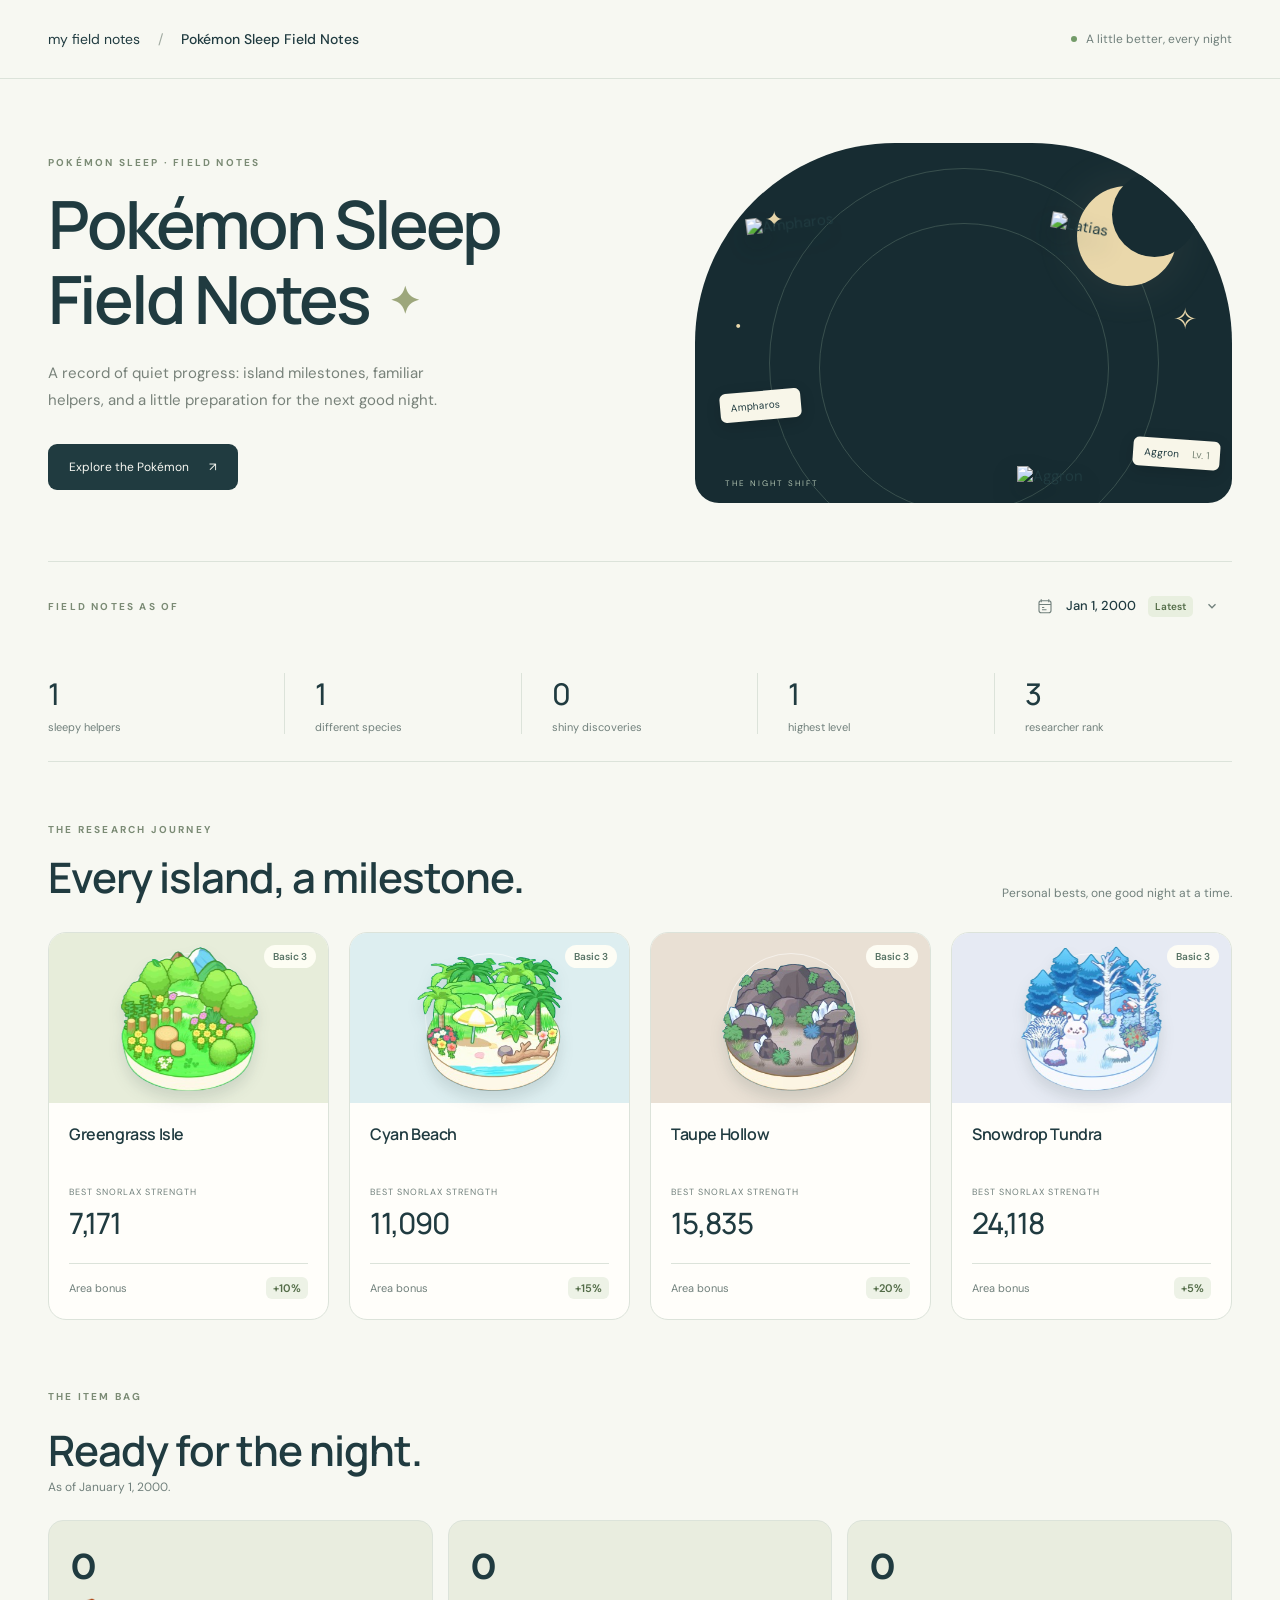
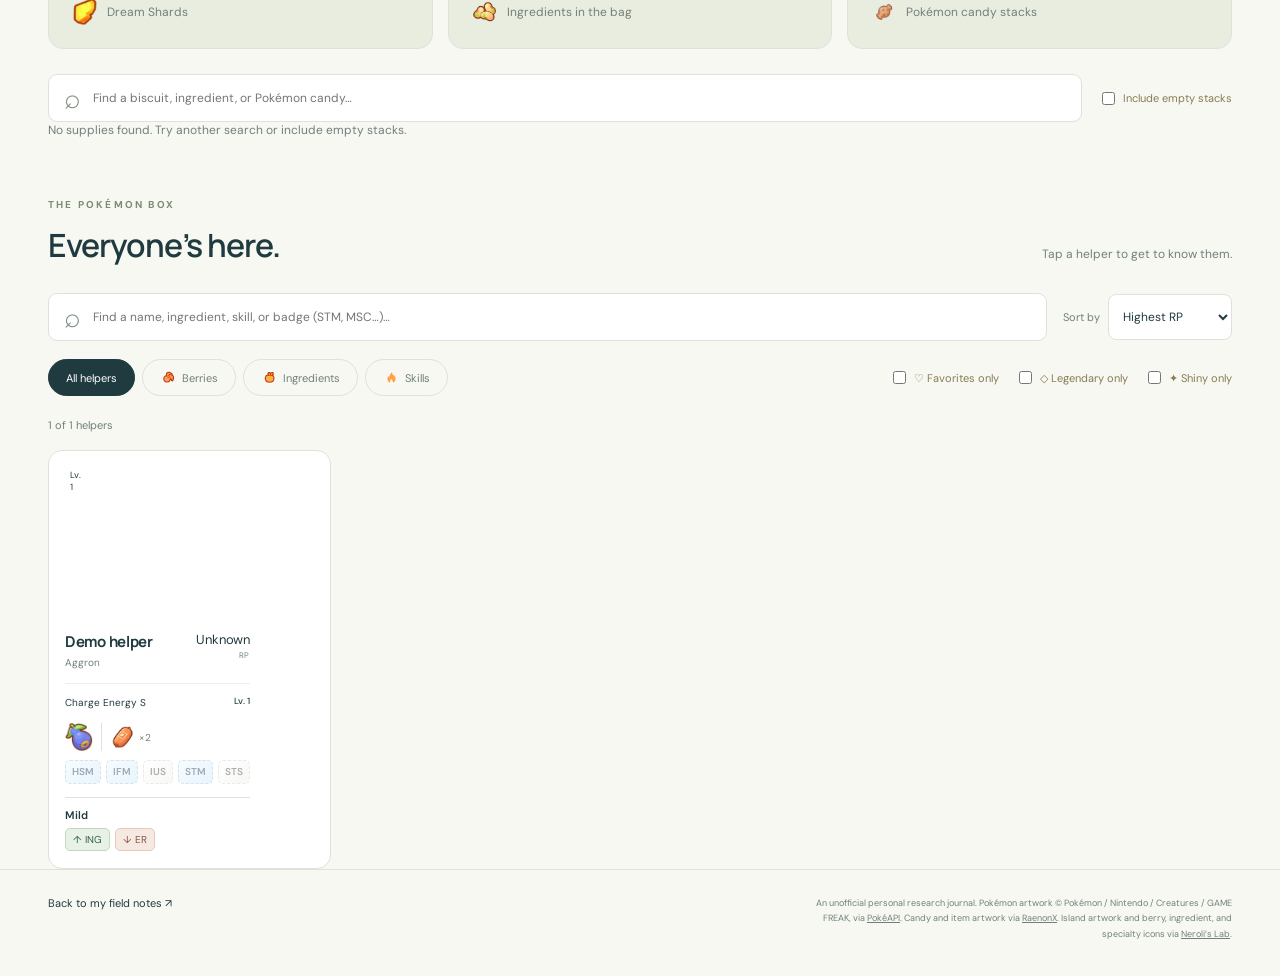
==== commit c7b77a34: "Port island milestones and researcher rank to Field Notes template" ====
--- a/pokemon-sleep/index.html
+++ b/pokemon-sleep/index.html
@@ -6,13 +6,13 @@
         <title>My Pokémon Sleep Field Notes</title>
         <meta
             name="description"
-            content="Explore My Pokémon Sleep Field Notes. Browse Pokémon, ingredients, skills, and the little details that make each helper unique."
+            content="My Pokémon Sleep Field Notes: island milestones, researcher rank, familiar helpers, and supplies for the next good night."
         />
         <meta name="theme-color" content="#172c32" />
         <link rel="icon" href="/pokemon-sleep/moon.svg" type="image/svg+xml" />
         <link rel="stylesheet" href="/pokemon-sleep/styles.css" />
         <script defer src="/pokemon-sleep/asset-data.js"></script>
-        <script defer src="/pokemon-sleep/app.js?v=special-1"></script>
+        <script defer src="/pokemon-sleep/app.js?v=island-cards-1"></script>
         <script defer src="/pokemon-sleep/history.js?v=journal-1"></script>
     </head>
     <body>
@@ -33,8 +33,8 @@
                         >
                     </h1>
                     <p class="intro">
-                        A personal research journal. Get to know your helpers,
-                        prepare your supplies, and revisit saved snapshots.
+                        A record of quiet progress: island milestones, familiar
+                        helpers, and a little preparation for the next good night.
                     </p>
                     <div class="hero-footer">
                         <a href="#collection" class="button"
@@ -104,6 +104,20 @@
                     <span id="highest">—</span>
                     <p>highest level</p>
                 </div>
+                <div>
+                    <span id="researcher-rank">—</span>
+                    <p>researcher rank</p>
+                </div>
+            </section>
+            <section class="island-bests" id="island-bests" aria-labelledby="island-heading" hidden>
+                <div class="section-heading">
+                    <div>
+                        <p class="eyebrow">THE RESEARCH JOURNEY</p>
+                        <h2 id="island-heading">Every island, a milestone.</h2>
+                    </div>
+                    <p>Personal bests, one good night at a time.</p>
+                </div>
+                <div id="island-cards" class="island-grid"></div>
             </section>
             <section id="supplies" class="supplies">
                 <p class="eyebrow">THE ITEM BAG</p>
@@ -206,7 +220,7 @@
                 <a href="https://github.com/PokeAPI/sprites">PokéAPI</a>.
                 Candy and item artwork via
                 <a href="https://pks.raenonx.cc/en/item/overview">RaenonX</a>.
-                Berry, ingredient, and specialty icons via
+                Island artwork and berry, ingredient, and specialty icons via
                 <a href="https://github.com/nerolis-lab/nerolis-lab">Neroli’s Lab</a>.
             </p>
         </footer>
--- a/pokemon-sleep/styles.css
+++ b/pokemon-sleep/styles.css
@@ -279,7 +279,7 @@
 }
 .stats {
     display: grid;
-    grid-template-columns: repeat(4, 1fr);
+    grid-template-columns: repeat(5, 1fr);
     border-top: 1px solid var(--line);
     border-bottom: 1px solid var(--line);
     padding: 27px 0;
@@ -1228,6 +1228,49 @@
 }
 
 .detail-share { border: 0; background: transparent; padding: 6px 0; color: var(--muted); font: inherit; font-size: 11px; text-decoration: underline; text-underline-offset: 3px; cursor: pointer; }
+
+.island-bests { margin: 0 0 70px; }
+.island-bests h2 { font-size: clamp(28px, 4vw, 42px); letter-spacing: -1px; }
+.island-grid { display: grid; grid-template-columns: repeat(4, minmax(0, 1fr)); gap: 20px; }
+.island-card { border: 1px solid var(--line); border-radius: 18px; overflow: hidden; background: #fffefa; }
+.island-scene { height: 170px; display: grid; place-items: center; position: relative; background: #e7edda; }
+.island-scene::before { content: ""; position: absolute; width: 128px; height: 128px; border: 1px solid #ffffff80; border-radius: 50%; }
+.island-art { width: 145px; height: 145px; object-fit: contain; position: relative; filter: drop-shadow(0 9px 7px #203b3520); }
+.island-cyan .island-scene { background: #ddeef0; }
+.island-taupe .island-scene { background: #e9e0d4; }
+.island-snowdrop .island-scene { background: #e6eaf3; }
+.island-lapis .island-scene { background: #e0ebe8; }
+.island-powerplant .island-scene { background: #e8e4d8; }
+.island-amber .island-scene { background: #f1e3d0; }
+.island-expert .island-scene { background: #dce5cd; }
+.island-rank { position: absolute; right: 12px; top: 12px; padding: 5px 9px; border-radius: 20px; background: #fffef6ed; font-size: 10px; font-weight: 600; color: #567264; }
+.island-rank-master { background: #fff5d7; color: #8a6826; border: 1px solid #d9c58b; }
+.island-card-content { padding: 20px; }
+.island-title { min-height: 51px; }
+.island-title h3 { margin: 0; font: 600 16px Manrope, sans-serif; letter-spacing: -.4px; }
+.island-expert-label { display: inline-block; margin-top: 4px; color: var(--muted); font-size: 10px; letter-spacing: .8px; text-transform: uppercase; }
+.island-strength { margin: 12px 0 20px; }
+.island-stat-label { display: block; color: var(--muted); font-size: 9px; letter-spacing: 1px; text-transform: uppercase; }
+.island-strength strong { display: block; margin-top: 5px; font: 500 clamp(22px, 2.3vw, 30px) Manrope, sans-serif; letter-spacing: -1px; }
+.island-bonus { display: flex; justify-content: space-between; align-items: center; border-top: 1px solid var(--line); padding-top: 13px; color: var(--muted); font-size: 11px; }
+.island-bonus strong { color: #536c48; font-weight: 600; background: #edf2e6; padding: 4px 7px; border-radius: 6px; }
+@media (max-width: 1000px) { .island-grid { grid-template-columns: repeat(2, minmax(0, 1fr)); } }
+@media (max-width: 600px) {
+    .island-bests { margin-bottom: 45px; }
+    .island-bests .section-heading { flex-direction: column; gap: 8px; }
+    .island-bests .section-heading > p { max-width: none; margin: 0; font-size: 11px; }
+    .island-grid { gap: 12px; }
+    .island-scene { height: 135px; }
+    .island-art { width: 112px; height: 112px; }
+    .island-scene::before { width: 100px; height: 100px; }
+    .island-rank { top: 8px; right: 8px; padding: 4px 7px; font-size: 9px; }
+    .island-card-content { padding: 14px; }
+    .island-title { min-height: 48px; }
+    .island-title h3 { font-size: 14px; }
+    .island-stat-label { font-size: 8px; letter-spacing: .5px; }
+    .island-strength strong { font-size: clamp(19px, 5.4vw, 25px); }
+    .island-bonus { font-size: 10px; }
+}
 
 .snapshot-toolbar { display: flex; align-items: center; justify-content: space-between; gap: 16px; border-top: 1px solid var(--line); padding: 22px 0 18px; }
 .snapshot-toolbar > .eyebrow { margin: 0; }
